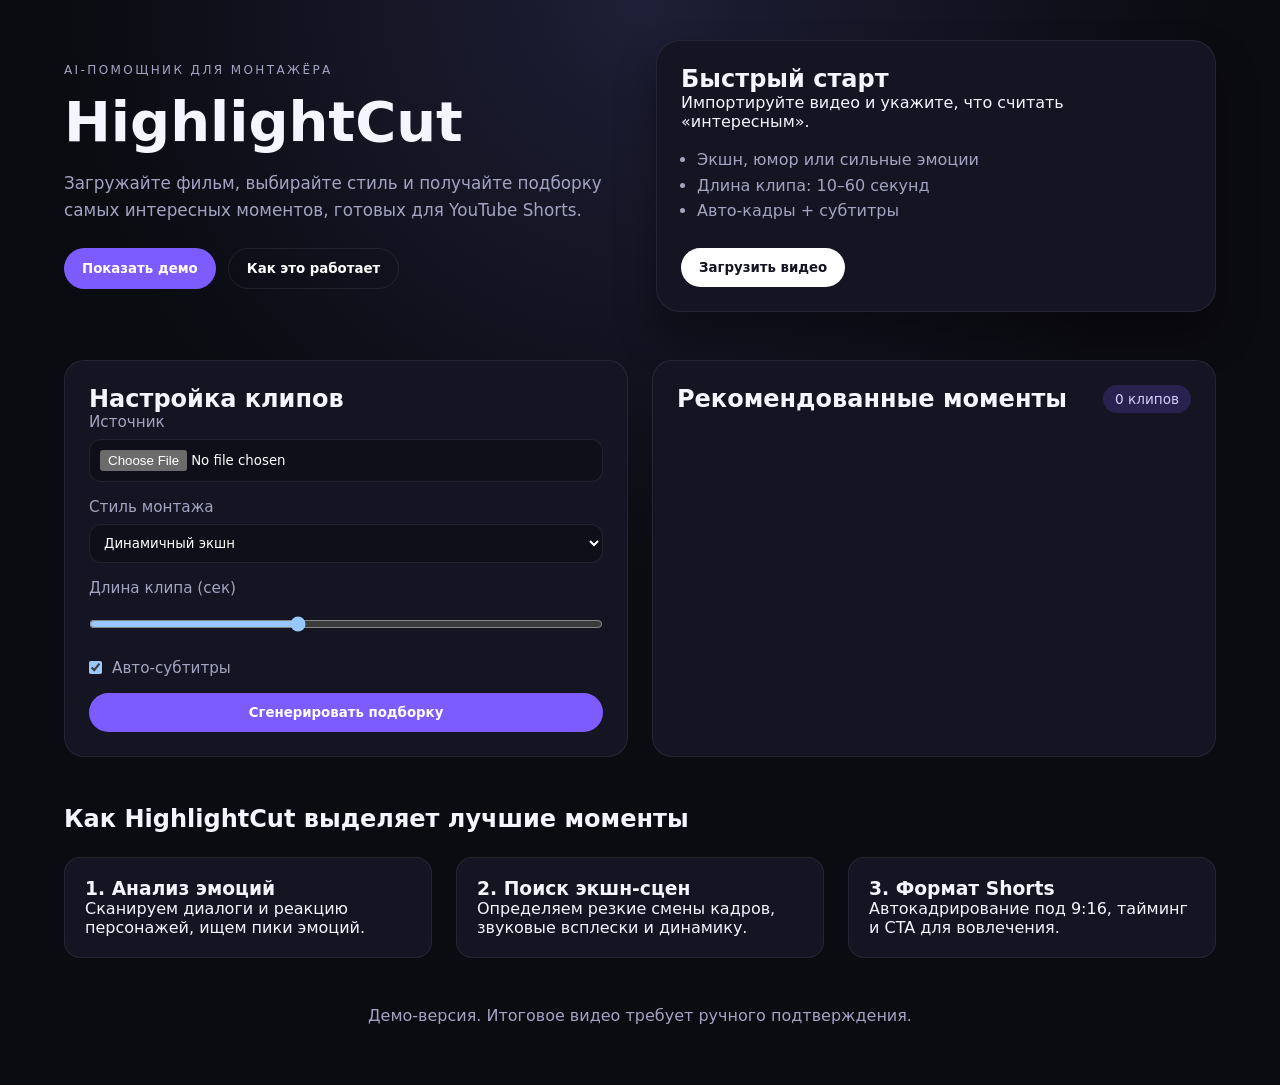
==== index.html @ 1ab55eaa "Add landing page for shorts highlight editor" ====
<!doctype html>
<html lang="ru">
  <head>
    <meta charset="UTF-8" />
    <meta name="viewport" content="width=device-width, initial-scale=1" />
    <title>HighlightCut — клипы для YouTube Shorts</title>
    <link rel="stylesheet" href="styles.css" />
  </head>
  <body>
    <div class="page">
      <header class="hero">
        <div>
          <p class="eyebrow">AI-помощник для монтажёра</p>
          <h1>HighlightCut</h1>
          <p class="subtitle">
            Загружайте фильм, выбирайте стиль и получайте подборку самых интересных
            моментов, готовых для YouTube Shorts.
          </p>
          <div class="hero-actions">
            <button class="primary" type="button" id="demo-button">Показать демо</button>
            <button class="ghost" type="button">Как это работает</button>
          </div>
        </div>
        <div class="hero-card">
          <h2>Быстрый старт</h2>
          <p>Импортируйте видео и укажите, что считать «интересным».</p>
          <ul>
            <li>Экшн, юмор или сильные эмоции</li>
            <li>Длина клипа: 10–60 секунд</li>
            <li>Авто-кадры + субтитры</li>
          </ul>
          <button class="secondary" type="button">Загрузить видео</button>
        </div>
      </header>

      <main class="content">
        <section class="panel">
          <h2>Настройка клипов</h2>
          <form class="settings">
            <label>
              Источник
              <input type="file" accept="video/*" />
            </label>
            <label>
              Стиль монтажа
              <select>
                <option>Динамичный экшн</option>
                <option>Комедийные моменты</option>
                <option>Сильные эмоции</option>
                <option>Сюжетные повороты</option>
              </select>
            </label>
            <label>
              Длина клипа (сек)
              <input type="range" min="10" max="60" value="30" />
            </label>
            <label class="toggle">
              <input type="checkbox" checked />
              Авто-субтитры
            </label>
            <button type="button" class="primary" id="generate">Сгенерировать подборку</button>
          </form>
        </section>

        <section class="panel">
          <div class="panel-header">
            <h2>Рекомендованные моменты</h2>
            <span class="badge" id="highlight-count">0 клипов</span>
          </div>
          <div class="highlights" id="highlights"></div>
        </section>
      </main>

      <section class="workflow">
        <h2>Как HighlightCut выделяет лучшие моменты</h2>
        <div class="workflow-grid">
          <div>
            <h3>1. Анализ эмоций</h3>
            <p>Сканируем диалоги и реакцию персонажей, ищем пики эмоций.</p>
          </div>
          <div>
            <h3>2. Поиск экшн-сцен</h3>
            <p>Определяем резкие смены кадров, звуковые всплески и динамику.</p>
          </div>
          <div>
            <h3>3. Формат Shorts</h3>
            <p>Автокадрирование под 9:16, тайминг и CTA для вовлечения.</p>
          </div>
        </div>
      </section>

      <footer>
        <p>Демо-версия. Итоговое видео требует ручного подтверждения.</p>
      </footer>
    </div>

    <script src="script.js"></script>
  </body>
</html>
---- styles.css ----
:root {
  color-scheme: dark;
  --bg: #0b0b12;
  --panel: #141422;
  --muted: #a3a3c2;
  --accent: #7c5cff;
  --accent-soft: rgba(124, 92, 255, 0.2);
  --border: rgba(255, 255, 255, 0.08);
}

* {
  box-sizing: border-box;
  margin: 0;
  padding: 0;
  font-family: "Inter", system-ui, sans-serif;
}

body {
  background: radial-gradient(circle at top, #1e1e36 0%, var(--bg) 45%);
  color: #f5f5ff;
  min-height: 100vh;
}

.page {
  max-width: 1200px;
  margin: 0 auto;
  padding: 40px 24px 60px;
}

.hero {
  display: grid;
  gap: 32px;
  grid-template-columns: repeat(auto-fit, minmax(280px, 1fr));
  align-items: center;
}

.eyebrow {
  text-transform: uppercase;
  letter-spacing: 0.2em;
  font-size: 12px;
  color: var(--muted);
  margin-bottom: 12px;
}

h1 {
  font-size: clamp(2.5rem, 5vw, 3.5rem);
  margin-bottom: 16px;
}

.subtitle {
  color: var(--muted);
  line-height: 1.6;
  font-size: 1.05rem;
  margin-bottom: 24px;
}

.hero-actions {
  display: flex;
  gap: 12px;
  flex-wrap: wrap;
}

button {
  border: none;
  cursor: pointer;
  padding: 12px 18px;
  border-radius: 999px;
  font-weight: 600;
  transition: transform 0.2s ease, box-shadow 0.2s ease;
}

button:hover {
  transform: translateY(-1px);
  box-shadow: 0 10px 30px rgba(0, 0, 0, 0.25);
}

.primary {
  background: var(--accent);
  color: #fff;
}

.secondary {
  background: #fff;
  color: #141422;
}

.ghost {
  background: transparent;
  color: #fff;
  border: 1px solid var(--border);
}

.hero-card {
  background: var(--panel);
  border-radius: 24px;
  padding: 24px;
  border: 1px solid var(--border);
  box-shadow: 0 24px 40px rgba(0, 0, 0, 0.35);
}

.hero-card ul {
  margin: 16px 0 24px 16px;
  color: var(--muted);
  line-height: 1.6;
}

.content {
  display: grid;
  gap: 24px;
  grid-template-columns: repeat(auto-fit, minmax(280px, 1fr));
  margin-top: 48px;
}

.panel {
  background: var(--panel);
  border: 1px solid var(--border);
  border-radius: 20px;
  padding: 24px;
}

.panel-header {
  display: flex;
  justify-content: space-between;
  align-items: center;
  margin-bottom: 16px;
}

.badge {
  background: var(--accent-soft);
  color: #d6ccff;
  padding: 6px 12px;
  border-radius: 999px;
  font-size: 0.85rem;
}

.settings {
  display: grid;
  gap: 16px;
}

label {
  display: grid;
  gap: 8px;
  font-size: 0.95rem;
  color: var(--muted);
}

input[type="file"],
select,
input[type="range"] {
  background: #0f0f1a;
  color: #fff;
  border: 1px solid var(--border);
  border-radius: 12px;
  padding: 10px;
}

.toggle {
  display: flex;
  gap: 10px;
  align-items: center;
}

.highlights {
  display: grid;
  gap: 16px;
}

.highlight-card {
  background: #0f0f1a;
  border-radius: 16px;
  padding: 16px;
  border: 1px solid var(--border);
  display: grid;
  gap: 8px;
}

.highlight-card span {
  color: var(--muted);
  font-size: 0.85rem;
}

.workflow {
  margin-top: 48px;
}

.workflow-grid {
  display: grid;
  gap: 24px;
  grid-template-columns: repeat(auto-fit, minmax(240px, 1fr));
  margin-top: 24px;
}

.workflow-grid div {
  background: var(--panel);
  padding: 20px;
  border-radius: 16px;
  border: 1px solid var(--border);
}

footer {
  margin-top: 48px;
  text-align: center;
  color: var(--muted);
}

@media (max-width: 720px) {
  .hero-actions {
    flex-direction: column;
    align-items: stretch;
  }

  button {
    width: 100%;
  }
}
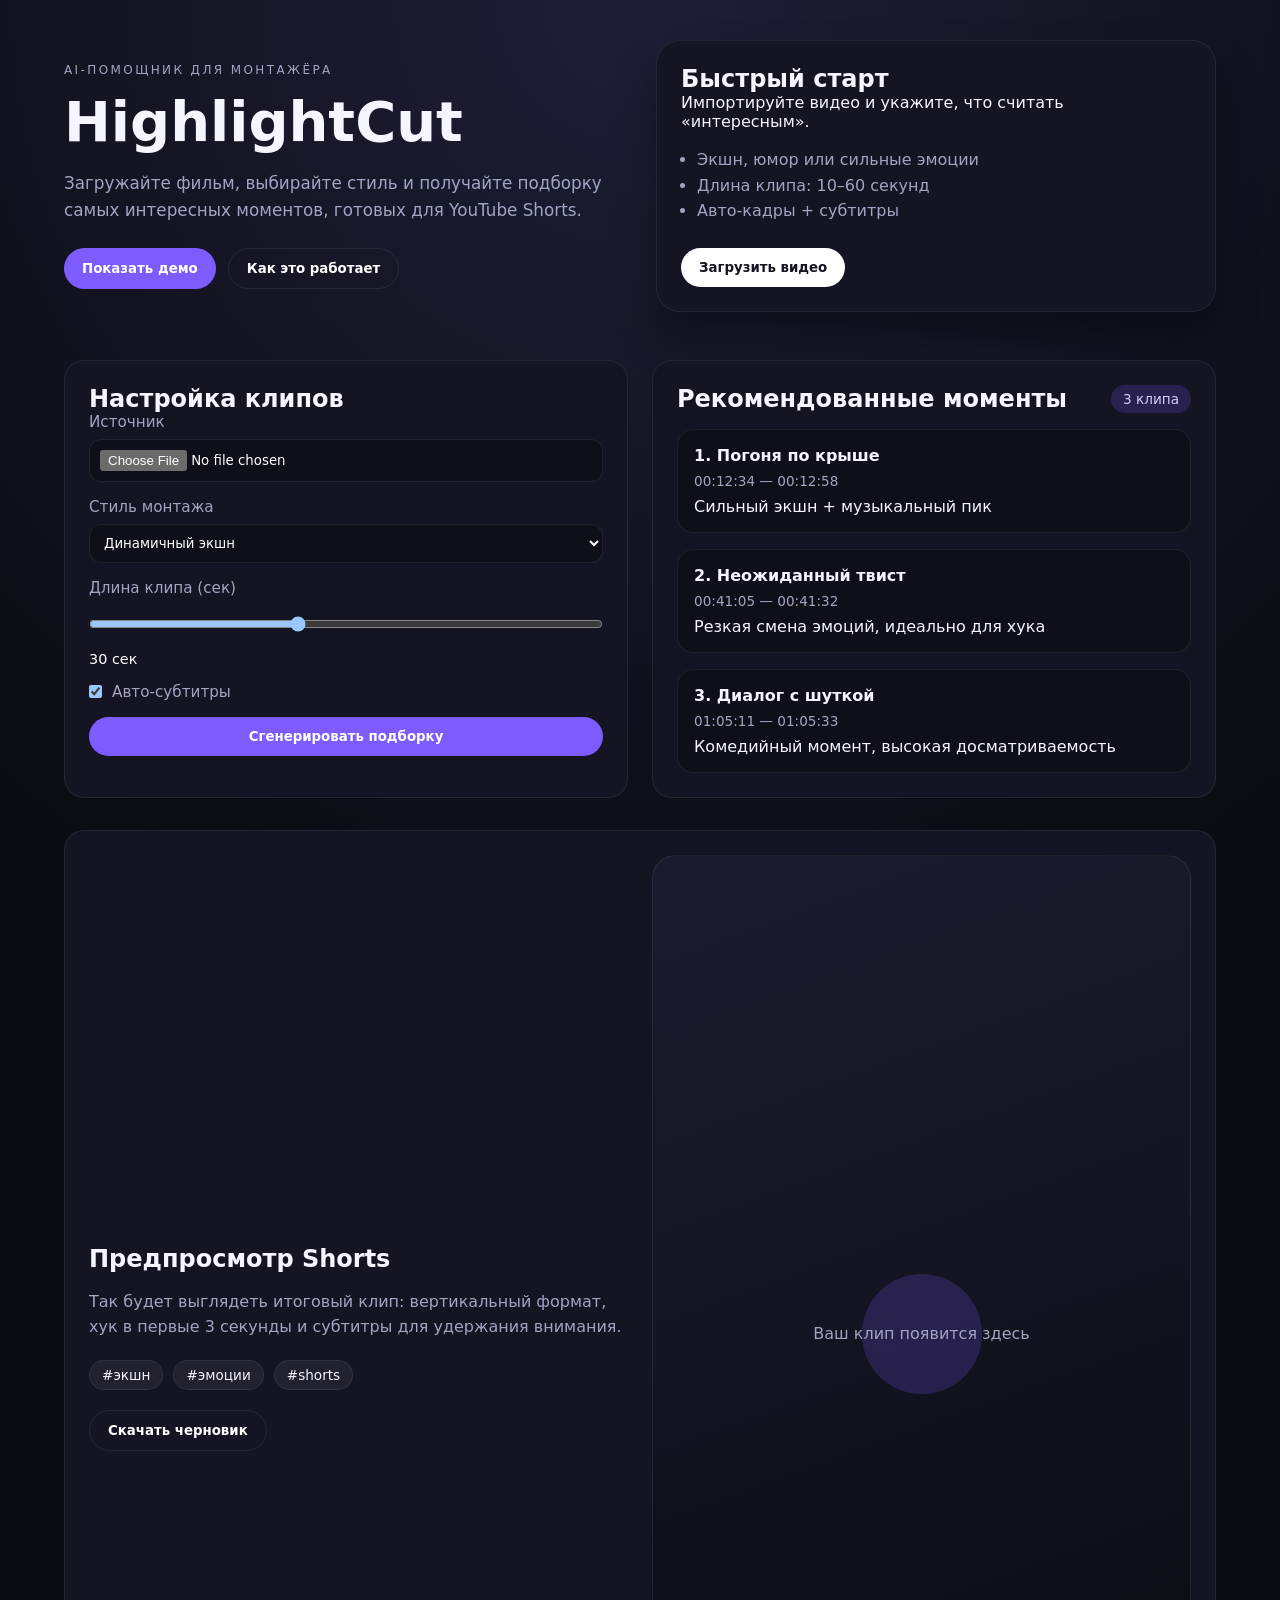
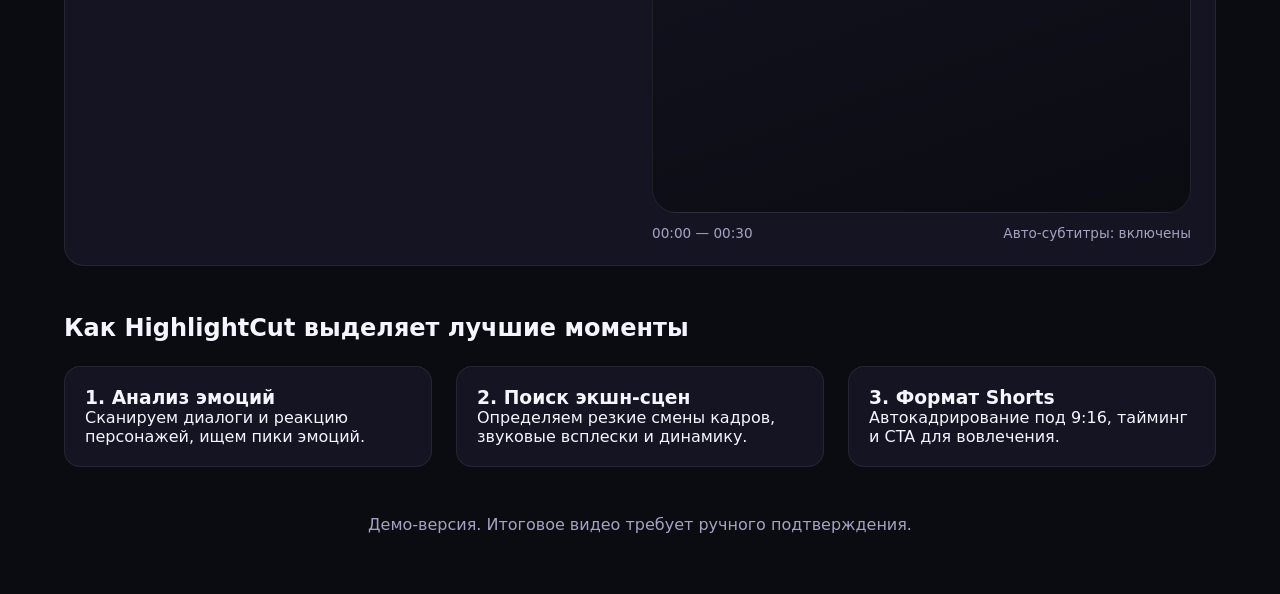
==== commit 3cbfcb70: "Add public copy of static site" ====
--- a/index.html
+++ b/index.html
@@ -52,7 +52,8 @@
             </label>
             <label>
               Длина клипа (сек)
-              <input type="range" min="10" max="60" value="30" />
+              <input type="range" min="10" max="60" value="30" id="duration" />
+              <span class="range-output" id="duration-output">30 сек</span>
             </label>
             <label class="toggle">
               <input type="checkbox" checked />
@@ -67,9 +68,51 @@
             <h2>Рекомендованные моменты</h2>
             <span class="badge" id="highlight-count">0 клипов</span>
           </div>
-          <div class="highlights" id="highlights"></div>
+          <div class="highlights" id="highlights">
+            <div class="highlight-card">
+              <strong>1. Погоня по крыше</strong>
+              <span>00:12:34 — 00:12:58</span>
+              <p>Сильный экшн + музыкальный пик.</p>
+            </div>
+            <div class="highlight-card">
+              <strong>2. Неожиданный твист</strong>
+              <span>00:41:05 — 00:41:32</span>
+              <p>Резкая смена эмоций, идеально для хука.</p>
+            </div>
+            <div class="highlight-card">
+              <strong>3. Диалог с шуткой</strong>
+              <span>01:05:11 — 01:05:33</span>
+              <p>Комедийный момент, высокая досматриваемость.</p>
+            </div>
+          </div>
         </section>
       </main>
+
+      <section class="panel preview">
+        <div class="preview-copy">
+          <h2>Предпросмотр Shorts</h2>
+          <p>
+            Так будет выглядеть итоговый клип: вертикальный формат, хук в первые
+            3 секунды и субтитры для удержания внимания.
+          </p>
+          <div class="preview-tags">
+            <span>#экшн</span>
+            <span>#эмоции</span>
+            <span>#shorts</span>
+          </div>
+          <button class="ghost" type="button">Скачать черновик</button>
+        </div>
+        <div class="preview-frame">
+          <div class="preview-video">
+            <div class="pulse"></div>
+            <p>Ваш клип появится здесь</p>
+          </div>
+          <div class="preview-meta">
+            <span>00:00 — 00:30</span>
+            <span>Авто-субтитры: включены</span>
+          </div>
+        </div>
+      </section>
 
       <section class="workflow">
         <h2>Как HighlightCut выделяет лучшие моменты</h2>
--- a/styles.css
+++ b/styles.css
@@ -145,6 +145,11 @@
   color: var(--muted);
 }
 
+.range-output {
+  color: #fff;
+  font-size: 0.9rem;
+}
+
 input[type="file"],
 select,
 input[type="range"] {
@@ -180,6 +185,74 @@
   font-size: 0.85rem;
 }
 
+.preview {
+  margin-top: 32px;
+  display: grid;
+  gap: 24px;
+  grid-template-columns: repeat(auto-fit, minmax(260px, 1fr));
+  align-items: center;
+}
+
+.preview-copy p {
+  color: var(--muted);
+  line-height: 1.6;
+  margin: 16px 0 20px;
+}
+
+.preview-tags {
+  display: flex;
+  flex-wrap: wrap;
+  gap: 10px;
+  margin-bottom: 20px;
+}
+
+.preview-tags span {
+  background: rgba(255, 255, 255, 0.06);
+  border: 1px solid var(--border);
+  padding: 6px 12px;
+  border-radius: 999px;
+  font-size: 0.85rem;
+}
+
+.preview-frame {
+  display: grid;
+  gap: 12px;
+}
+
+.preview-video {
+  aspect-ratio: 9 / 16;
+  background: linear-gradient(160deg, #1b1b2f, #0b0b12);
+  border-radius: 24px;
+  border: 1px solid var(--border);
+  display: grid;
+  place-items: center;
+  text-align: center;
+  position: relative;
+  overflow: hidden;
+  padding: 20px;
+}
+
+.preview-video p {
+  color: var(--muted);
+  z-index: 1;
+}
+
+.pulse {
+  width: 120px;
+  height: 120px;
+  border-radius: 50%;
+  background: rgba(124, 92, 255, 0.2);
+  position: absolute;
+  animation: pulse 2s infinite;
+}
+
+.preview-meta {
+  display: flex;
+  justify-content: space-between;
+  color: var(--muted);
+  font-size: 0.85rem;
+}
+
 .workflow {
   margin-top: 48px;
 }
@@ -213,4 +286,24 @@
   button {
     width: 100%;
   }
-}
+
+  .preview-meta {
+    flex-direction: column;
+    gap: 6px;
+  }
+}
+
+@keyframes pulse {
+  0% {
+    transform: scale(0.85);
+    opacity: 0.4;
+  }
+  50% {
+    transform: scale(1);
+    opacity: 0.7;
+  }
+  100% {
+    transform: scale(0.85);
+    opacity: 0.4;
+  }
+}
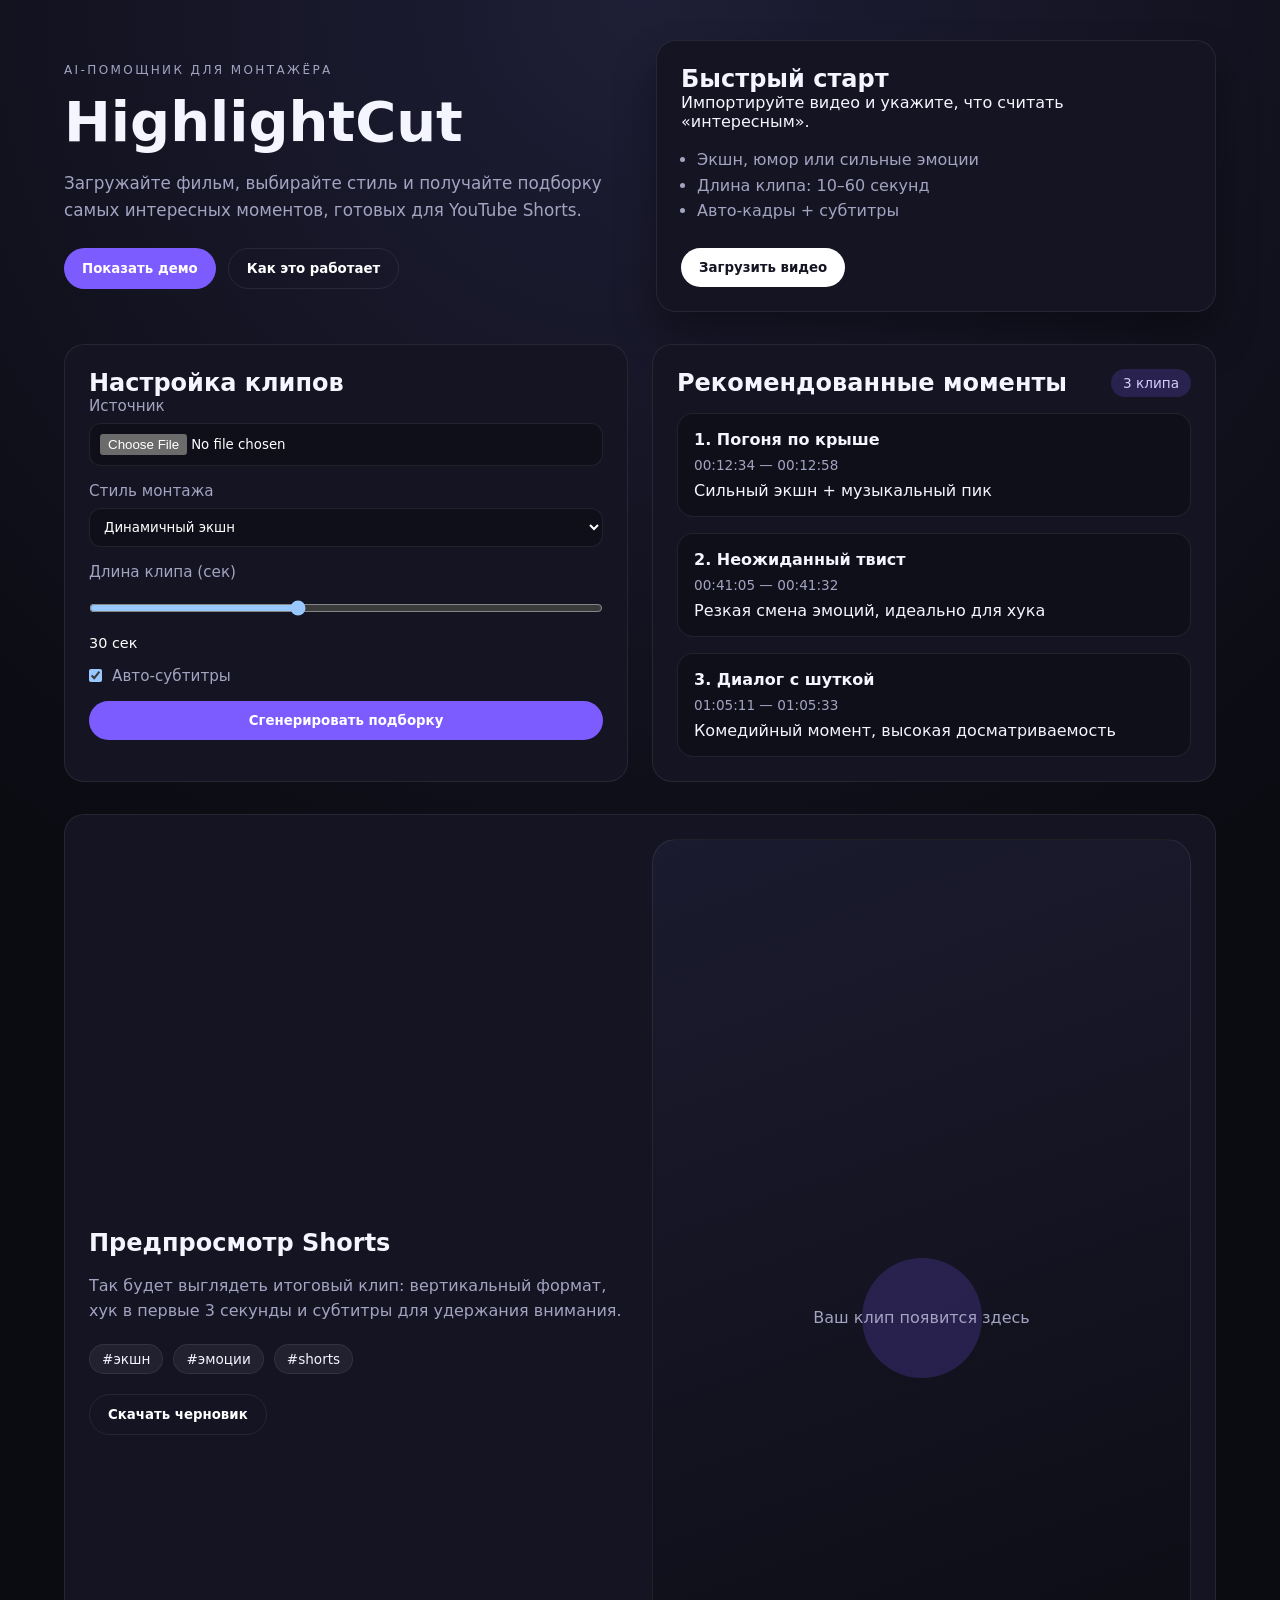
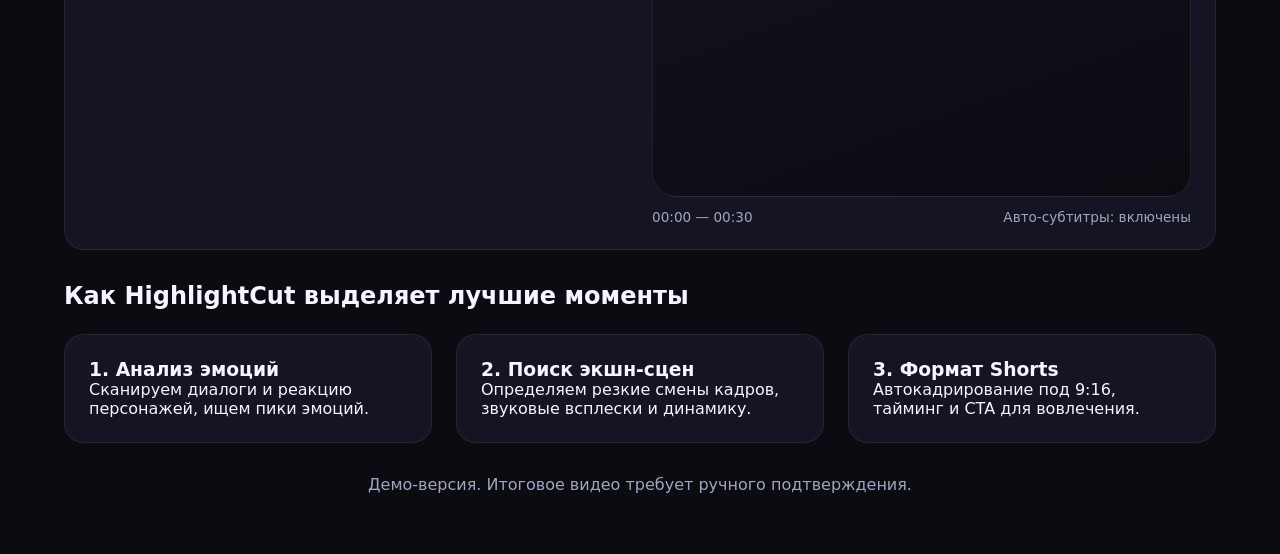
==== commit 61e62ae7: "Inline styles and scripts for static site" ====
--- a/index.html
+++ b/index.html
@@ -4,7 +4,305 @@
     <meta charset="UTF-8" />
     <meta name="viewport" content="width=device-width, initial-scale=1" />
     <title>HighlightCut — клипы для YouTube Shorts</title>
-    <link rel="stylesheet" href="styles.css" />
+    <style>
+      :root {
+        color-scheme: dark;
+        --bg: #0b0b12;
+        --panel: #141422;
+        --muted: #a3a3c2;
+        --accent: #7c5cff;
+        --accent-soft: rgba(124, 92, 255, 0.2);
+        --border: rgba(255, 255, 255, 0.08);
+      }
+
+      * {
+        box-sizing: border-box;
+        margin: 0;
+        padding: 0;
+        font-family: "Inter", system-ui, sans-serif;
+      }
+
+      body {
+        background: radial-gradient(circle at top, #1e1e36 0%, var(--bg) 45%);
+        color: #f5f5ff;
+        min-height: 100vh;
+      }
+
+      .page {
+        max-width: 1200px;
+        margin: 0 auto;
+        padding: 40px 24px 60px;
+        display: grid;
+        gap: 32px;
+      }
+
+      .hero {
+        display: grid;
+        gap: 32px;
+        grid-template-columns: repeat(auto-fit, minmax(280px, 1fr));
+        align-items: center;
+      }
+
+      .eyebrow {
+        text-transform: uppercase;
+        letter-spacing: 0.2em;
+        font-size: 12px;
+        color: var(--muted);
+        margin-bottom: 12px;
+      }
+
+      h1 {
+        font-size: clamp(2.5rem, 5vw, 3.5rem);
+        margin-bottom: 16px;
+      }
+
+      .subtitle {
+        color: var(--muted);
+        line-height: 1.6;
+        font-size: 1.05rem;
+        margin-bottom: 24px;
+      }
+
+      .hero-actions {
+        display: flex;
+        gap: 12px;
+        flex-wrap: wrap;
+      }
+
+      button {
+        border: none;
+        cursor: pointer;
+        padding: 12px 18px;
+        border-radius: 999px;
+        font-weight: 600;
+        transition: transform 0.2s ease, box-shadow 0.2s ease;
+      }
+
+      button:hover {
+        transform: translateY(-1px);
+        box-shadow: 0 10px 30px rgba(0, 0, 0, 0.25);
+      }
+
+      .primary {
+        background: var(--accent);
+        color: #fff;
+      }
+
+      .secondary {
+        background: #fff;
+        color: #141422;
+      }
+
+      .ghost {
+        background: transparent;
+        color: #fff;
+        border: 1px solid var(--border);
+      }
+
+      .panel {
+        background: var(--panel);
+        border: 1px solid var(--border);
+        border-radius: 20px;
+        padding: 24px;
+      }
+
+      .hero-card {
+        box-shadow: 0 24px 40px rgba(0, 0, 0, 0.35);
+      }
+
+      .hero-card ul {
+        margin: 16px 0 24px 16px;
+        color: var(--muted);
+        line-height: 1.6;
+      }
+
+      .content {
+        display: grid;
+        gap: 24px;
+        grid-template-columns: repeat(auto-fit, minmax(280px, 1fr));
+      }
+
+      .panel-header {
+        display: flex;
+        justify-content: space-between;
+        align-items: center;
+        margin-bottom: 16px;
+      }
+
+      .badge {
+        background: var(--accent-soft);
+        color: #d6ccff;
+        padding: 6px 12px;
+        border-radius: 999px;
+        font-size: 0.85rem;
+      }
+
+      .settings {
+        display: grid;
+        gap: 16px;
+      }
+
+      label {
+        display: grid;
+        gap: 8px;
+        font-size: 0.95rem;
+        color: var(--muted);
+      }
+
+      .range-output {
+        color: #fff;
+        font-size: 0.9rem;
+      }
+
+      input[type="file"],
+      select,
+      input[type="range"] {
+        background: #0f0f1a;
+        color: #fff;
+        border: 1px solid var(--border);
+        border-radius: 12px;
+        padding: 10px;
+      }
+
+      .toggle {
+        display: flex;
+        gap: 10px;
+        align-items: center;
+      }
+
+      .highlights {
+        display: grid;
+        gap: 16px;
+      }
+
+      .highlight-card {
+        background: #0f0f1a;
+        border-radius: 16px;
+        padding: 16px;
+        border: 1px solid var(--border);
+        display: grid;
+        gap: 8px;
+      }
+
+      .highlight-card span {
+        color: var(--muted);
+        font-size: 0.85rem;
+      }
+
+      .preview {
+        display: grid;
+        gap: 24px;
+        grid-template-columns: repeat(auto-fit, minmax(260px, 1fr));
+        align-items: center;
+      }
+
+      .preview-copy p {
+        color: var(--muted);
+        line-height: 1.6;
+        margin: 16px 0 20px;
+      }
+
+      .preview-tags {
+        display: flex;
+        flex-wrap: wrap;
+        gap: 10px;
+        margin-bottom: 20px;
+      }
+
+      .preview-tags span {
+        background: rgba(255, 255, 255, 0.06);
+        border: 1px solid var(--border);
+        padding: 6px 12px;
+        border-radius: 999px;
+        font-size: 0.85rem;
+      }
+
+      .preview-frame {
+        display: grid;
+        gap: 12px;
+      }
+
+      .preview-video {
+        aspect-ratio: 9 / 16;
+        background: linear-gradient(160deg, #1b1b2f, #0b0b12);
+        border-radius: 24px;
+        border: 1px solid var(--border);
+        display: grid;
+        place-items: center;
+        text-align: center;
+        position: relative;
+        overflow: hidden;
+        padding: 20px;
+      }
+
+      .preview-video p {
+        color: var(--muted);
+        z-index: 1;
+      }
+
+      .pulse {
+        width: 120px;
+        height: 120px;
+        border-radius: 50%;
+        background: rgba(124, 92, 255, 0.2);
+        position: absolute;
+        animation: pulse 2s infinite;
+      }
+
+      .preview-meta {
+        display: flex;
+        justify-content: space-between;
+        color: var(--muted);
+        font-size: 0.85rem;
+      }
+
+      .workflow {
+        display: grid;
+        gap: 24px;
+      }
+
+      .workflow-grid {
+        display: grid;
+        gap: 24px;
+        grid-template-columns: repeat(auto-fit, minmax(240px, 1fr));
+      }
+
+      footer {
+        text-align: center;
+        color: var(--muted);
+      }
+
+      @media (max-width: 720px) {
+        .hero-actions {
+          flex-direction: column;
+          align-items: stretch;
+        }
+
+        button {
+          width: 100%;
+        }
+
+        .preview-meta {
+          flex-direction: column;
+          gap: 6px;
+        }
+      }
+
+      @keyframes pulse {
+        0% {
+          transform: scale(0.85);
+          opacity: 0.4;
+        }
+        50% {
+          transform: scale(1);
+          opacity: 0.7;
+        }
+        100% {
+          transform: scale(0.85);
+          opacity: 0.4;
+        }
+      }
+    </style>
   </head>
   <body>
     <div class="page">
@@ -21,7 +319,7 @@
             <button class="ghost" type="button">Как это работает</button>
           </div>
         </div>
-        <div class="hero-card">
+        <div class="panel hero-card">
           <h2>Быстрый старт</h2>
           <p>Импортируйте видео и укажите, что считать «интересным».</p>
           <ul>
@@ -68,23 +366,7 @@
             <h2>Рекомендованные моменты</h2>
             <span class="badge" id="highlight-count">0 клипов</span>
           </div>
-          <div class="highlights" id="highlights">
-            <div class="highlight-card">
-              <strong>1. Погоня по крыше</strong>
-              <span>00:12:34 — 00:12:58</span>
-              <p>Сильный экшн + музыкальный пик.</p>
-            </div>
-            <div class="highlight-card">
-              <strong>2. Неожиданный твист</strong>
-              <span>00:41:05 — 00:41:32</span>
-              <p>Резкая смена эмоций, идеально для хука.</p>
-            </div>
-            <div class="highlight-card">
-              <strong>3. Диалог с шуткой</strong>
-              <span>01:05:11 — 01:05:33</span>
-              <p>Комедийный момент, высокая досматриваемость.</p>
-            </div>
-          </div>
+          <div class="highlights" id="highlights"></div>
         </section>
       </main>
 
@@ -117,15 +399,15 @@
       <section class="workflow">
         <h2>Как HighlightCut выделяет лучшие моменты</h2>
         <div class="workflow-grid">
-          <div>
+          <div class="panel">
             <h3>1. Анализ эмоций</h3>
             <p>Сканируем диалоги и реакцию персонажей, ищем пики эмоций.</p>
           </div>
-          <div>
+          <div class="panel">
             <h3>2. Поиск экшн-сцен</h3>
             <p>Определяем резкие смены кадров, звуковые всплески и динамику.</p>
           </div>
-          <div>
+          <div class="panel">
             <h3>3. Формат Shorts</h3>
             <p>Автокадрирование под 9:16, тайминг и CTA для вовлечения.</p>
           </div>
@@ -137,6 +419,57 @@
       </footer>
     </div>
 
-    <script src="script.js"></script>
+    <script>
+      const highlightData = [
+        {
+          title: "Погоня по крыше",
+          time: "00:12:34 — 00:12:58",
+          note: "Сильный экшн + музыкальный пик"
+        },
+        {
+          title: "Неожиданный твист",
+          time: "00:41:05 — 00:41:32",
+          note: "Резкая смена эмоций, идеально для хука"
+        },
+        {
+          title: "Диалог с шуткой",
+          time: "01:05:11 — 01:05:33",
+          note: "Комедийный момент, высокая досматриваемость"
+        }
+      ];
+
+      const highlightsContainer = document.getElementById("highlights");
+      const highlightCount = document.getElementById("highlight-count");
+      const generateButton = document.getElementById("generate");
+      const demoButton = document.getElementById("demo-button");
+      const durationRange = document.getElementById("duration");
+      const durationOutput = document.getElementById("duration-output");
+
+      function renderHighlights(items) {
+        highlightsContainer.innerHTML = "";
+        items.forEach((item, index) => {
+          const card = document.createElement("div");
+          card.className = "highlight-card";
+          card.innerHTML = `
+            <strong>${index + 1}. ${item.title}</strong>
+            <span>${item.time}</span>
+            <p>${item.note}</p>
+          `;
+          highlightsContainer.appendChild(card);
+        });
+        highlightCount.textContent = `${items.length} клипа`;
+      }
+
+      function updateDuration() {
+        durationOutput.textContent = `${durationRange.value} сек`;
+      }
+
+      generateButton.addEventListener("click", () => renderHighlights(highlightData));
+      demoButton.addEventListener("click", () => renderHighlights(highlightData));
+      durationRange.addEventListener("input", updateDuration);
+
+      renderHighlights(highlightData);
+      updateDuration();
+    </script>
   </body>
 </html>
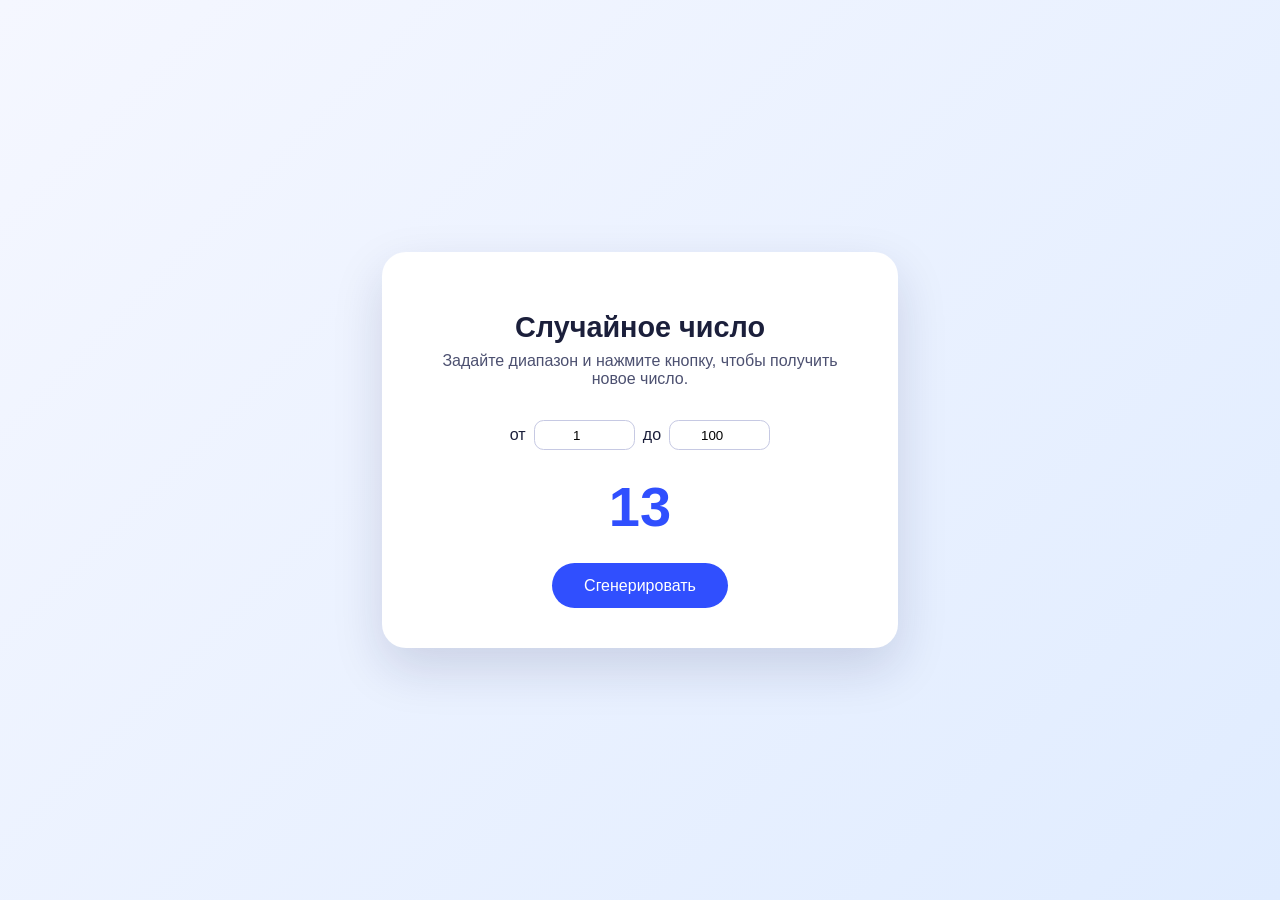
==== commit 7b013db8: "Add random number generator page" ====
--- a/index.html
+++ b/index.html
@@ -3,473 +3,122 @@
   <head>
     <meta charset="UTF-8" />
     <meta name="viewport" content="width=device-width, initial-scale=1" />
-    <title>HighlightCut — клипы для YouTube Shorts</title>
+    <title>Генератор случайного числа</title>
     <style>
       :root {
-        color-scheme: dark;
-        --bg: #0b0b12;
-        --panel: #141422;
-        --muted: #a3a3c2;
-        --accent: #7c5cff;
-        --accent-soft: rgba(124, 92, 255, 0.2);
-        --border: rgba(255, 255, 255, 0.08);
-      }
-
-      * {
-        box-sizing: border-box;
-        margin: 0;
-        padding: 0;
-        font-family: "Inter", system-ui, sans-serif;
+        color-scheme: light;
+        font-family: "Segoe UI", Tahoma, Geneva, Verdana, sans-serif;
       }
 
       body {
-        background: radial-gradient(circle at top, #1e1e36 0%, var(--bg) 45%);
-        color: #f5f5ff;
+        margin: 0;
         min-height: 100vh;
+        display: grid;
+        place-items: center;
+        background: linear-gradient(135deg, #f5f7ff, #e0ecff);
+        color: #1b1f3b;
       }
 
-      .page {
-        max-width: 1200px;
-        margin: 0 auto;
-        padding: 40px 24px 60px;
-        display: grid;
-        gap: 32px;
-      }
-
-      .hero {
-        display: grid;
-        gap: 32px;
-        grid-template-columns: repeat(auto-fit, minmax(280px, 1fr));
-        align-items: center;
-      }
-
-      .eyebrow {
-        text-transform: uppercase;
-        letter-spacing: 0.2em;
-        font-size: 12px;
-        color: var(--muted);
-        margin-bottom: 12px;
+      .card {
+        background: white;
+        padding: 2.5rem 3rem;
+        border-radius: 1.5rem;
+        box-shadow: 0 20px 50px rgba(20, 27, 78, 0.15);
+        text-align: center;
+        max-width: 420px;
+        width: min(90vw, 420px);
       }
 
       h1 {
-        font-size: clamp(2.5rem, 5vw, 3.5rem);
-        margin-bottom: 16px;
+        font-size: 1.8rem;
+        margin-bottom: 0.5rem;
       }
 
-      .subtitle {
-        color: var(--muted);
-        line-height: 1.6;
-        font-size: 1.05rem;
-        margin-bottom: 24px;
+      p {
+        margin-top: 0;
+        margin-bottom: 2rem;
+        color: #4c5070;
       }
 
-      .hero-actions {
-        display: flex;
-        gap: 12px;
-        flex-wrap: wrap;
+      .number {
+        font-size: 3.5rem;
+        font-weight: 700;
+        margin-bottom: 1.5rem;
+        color: #304ffe;
       }
 
       button {
         border: none;
+        background: #304ffe;
+        color: white;
+        padding: 0.85rem 2rem;
+        font-size: 1rem;
+        border-radius: 999px;
         cursor: pointer;
-        padding: 12px 18px;
-        border-radius: 999px;
-        font-weight: 600;
-        transition: transform 0.2s ease, box-shadow 0.2s ease;
+        transition: transform 0.15s ease, box-shadow 0.15s ease;
       }
 
       button:hover {
-        transform: translateY(-1px);
-        box-shadow: 0 10px 30px rgba(0, 0, 0, 0.25);
+        transform: translateY(-2px);
+        box-shadow: 0 10px 20px rgba(48, 79, 254, 0.3);
       }
 
-      .primary {
-        background: var(--accent);
-        color: #fff;
+      button:active {
+        transform: translateY(0);
+        box-shadow: none;
       }
 
-      .secondary {
-        background: #fff;
-        color: #141422;
+      .range {
+        display: inline-flex;
+        gap: 0.5rem;
+        align-items: center;
+        margin-bottom: 1.5rem;
       }
 
-      .ghost {
-        background: transparent;
-        color: #fff;
-        border: 1px solid var(--border);
-      }
-
-      .panel {
-        background: var(--panel);
-        border: 1px solid var(--border);
-        border-radius: 20px;
-        padding: 24px;
-      }
-
-      .hero-card {
-        box-shadow: 0 24px 40px rgba(0, 0, 0, 0.35);
-      }
-
-      .hero-card ul {
-        margin: 16px 0 24px 16px;
-        color: var(--muted);
-        line-height: 1.6;
-      }
-
-      .content {
-        display: grid;
-        gap: 24px;
-        grid-template-columns: repeat(auto-fit, minmax(280px, 1fr));
-      }
-
-      .panel-header {
-        display: flex;
-        justify-content: space-between;
-        align-items: center;
-        margin-bottom: 16px;
-      }
-
-      .badge {
-        background: var(--accent-soft);
-        color: #d6ccff;
-        padding: 6px 12px;
-        border-radius: 999px;
-        font-size: 0.85rem;
-      }
-
-      .settings {
-        display: grid;
-        gap: 16px;
-      }
-
-      label {
-        display: grid;
-        gap: 8px;
-        font-size: 0.95rem;
-        color: var(--muted);
-      }
-
-      .range-output {
-        color: #fff;
-        font-size: 0.9rem;
-      }
-
-      input[type="file"],
-      select,
-      input[type="range"] {
-        background: #0f0f1a;
-        color: #fff;
-        border: 1px solid var(--border);
-        border-radius: 12px;
-        padding: 10px;
-      }
-
-      .toggle {
-        display: flex;
-        gap: 10px;
-        align-items: center;
-      }
-
-      .highlights {
-        display: grid;
-        gap: 16px;
-      }
-
-      .highlight-card {
-        background: #0f0f1a;
-        border-radius: 16px;
-        padding: 16px;
-        border: 1px solid var(--border);
-        display: grid;
-        gap: 8px;
-      }
-
-      .highlight-card span {
-        color: var(--muted);
-        font-size: 0.85rem;
-      }
-
-      .preview {
-        display: grid;
-        gap: 24px;
-        grid-template-columns: repeat(auto-fit, minmax(260px, 1fr));
-        align-items: center;
-      }
-
-      .preview-copy p {
-        color: var(--muted);
-        line-height: 1.6;
-        margin: 16px 0 20px;
-      }
-
-      .preview-tags {
-        display: flex;
-        flex-wrap: wrap;
-        gap: 10px;
-        margin-bottom: 20px;
-      }
-
-      .preview-tags span {
-        background: rgba(255, 255, 255, 0.06);
-        border: 1px solid var(--border);
-        padding: 6px 12px;
-        border-radius: 999px;
-        font-size: 0.85rem;
-      }
-
-      .preview-frame {
-        display: grid;
-        gap: 12px;
-      }
-
-      .preview-video {
-        aspect-ratio: 9 / 16;
-        background: linear-gradient(160deg, #1b1b2f, #0b0b12);
-        border-radius: 24px;
-        border: 1px solid var(--border);
-        display: grid;
-        place-items: center;
+      input[type="number"] {
+        width: 5rem;
+        padding: 0.4rem 0.6rem;
+        border-radius: 0.6rem;
+        border: 1px solid #c6c9e3;
         text-align: center;
-        position: relative;
-        overflow: hidden;
-        padding: 20px;
-      }
-
-      .preview-video p {
-        color: var(--muted);
-        z-index: 1;
-      }
-
-      .pulse {
-        width: 120px;
-        height: 120px;
-        border-radius: 50%;
-        background: rgba(124, 92, 255, 0.2);
-        position: absolute;
-        animation: pulse 2s infinite;
-      }
-
-      .preview-meta {
-        display: flex;
-        justify-content: space-between;
-        color: var(--muted);
-        font-size: 0.85rem;
-      }
-
-      .workflow {
-        display: grid;
-        gap: 24px;
-      }
-
-      .workflow-grid {
-        display: grid;
-        gap: 24px;
-        grid-template-columns: repeat(auto-fit, minmax(240px, 1fr));
-      }
-
-      footer {
-        text-align: center;
-        color: var(--muted);
-      }
-
-      @media (max-width: 720px) {
-        .hero-actions {
-          flex-direction: column;
-          align-items: stretch;
-        }
-
-        button {
-          width: 100%;
-        }
-
-        .preview-meta {
-          flex-direction: column;
-          gap: 6px;
-        }
-      }
-
-      @keyframes pulse {
-        0% {
-          transform: scale(0.85);
-          opacity: 0.4;
-        }
-        50% {
-          transform: scale(1);
-          opacity: 0.7;
-        }
-        100% {
-          transform: scale(0.85);
-          opacity: 0.4;
-        }
       }
     </style>
   </head>
   <body>
-    <div class="page">
-      <header class="hero">
-        <div>
-          <p class="eyebrow">AI-помощник для монтажёра</p>
-          <h1>HighlightCut</h1>
-          <p class="subtitle">
-            Загружайте фильм, выбирайте стиль и получайте подборку самых интересных
-            моментов, готовых для YouTube Shorts.
-          </p>
-          <div class="hero-actions">
-            <button class="primary" type="button" id="demo-button">Показать демо</button>
-            <button class="ghost" type="button">Как это работает</button>
-          </div>
-        </div>
-        <div class="panel hero-card">
-          <h2>Быстрый старт</h2>
-          <p>Импортируйте видео и укажите, что считать «интересным».</p>
-          <ul>
-            <li>Экшн, юмор или сильные эмоции</li>
-            <li>Длина клипа: 10–60 секунд</li>
-            <li>Авто-кадры + субтитры</li>
-          </ul>
-          <button class="secondary" type="button">Загрузить видео</button>
-        </div>
-      </header>
-
-      <main class="content">
-        <section class="panel">
-          <h2>Настройка клипов</h2>
-          <form class="settings">
-            <label>
-              Источник
-              <input type="file" accept="video/*" />
-            </label>
-            <label>
-              Стиль монтажа
-              <select>
-                <option>Динамичный экшн</option>
-                <option>Комедийные моменты</option>
-                <option>Сильные эмоции</option>
-                <option>Сюжетные повороты</option>
-              </select>
-            </label>
-            <label>
-              Длина клипа (сек)
-              <input type="range" min="10" max="60" value="30" id="duration" />
-              <span class="range-output" id="duration-output">30 сек</span>
-            </label>
-            <label class="toggle">
-              <input type="checkbox" checked />
-              Авто-субтитры
-            </label>
-            <button type="button" class="primary" id="generate">Сгенерировать подборку</button>
-          </form>
-        </section>
-
-        <section class="panel">
-          <div class="panel-header">
-            <h2>Рекомендованные моменты</h2>
-            <span class="badge" id="highlight-count">0 клипов</span>
-          </div>
-          <div class="highlights" id="highlights"></div>
-        </section>
-      </main>
-
-      <section class="panel preview">
-        <div class="preview-copy">
-          <h2>Предпросмотр Shorts</h2>
-          <p>
-            Так будет выглядеть итоговый клип: вертикальный формат, хук в первые
-            3 секунды и субтитры для удержания внимания.
-          </p>
-          <div class="preview-tags">
-            <span>#экшн</span>
-            <span>#эмоции</span>
-            <span>#shorts</span>
-          </div>
-          <button class="ghost" type="button">Скачать черновик</button>
-        </div>
-        <div class="preview-frame">
-          <div class="preview-video">
-            <div class="pulse"></div>
-            <p>Ваш клип появится здесь</p>
-          </div>
-          <div class="preview-meta">
-            <span>00:00 — 00:30</span>
-            <span>Авто-субтитры: включены</span>
-          </div>
-        </div>
-      </section>
-
-      <section class="workflow">
-        <h2>Как HighlightCut выделяет лучшие моменты</h2>
-        <div class="workflow-grid">
-          <div class="panel">
-            <h3>1. Анализ эмоций</h3>
-            <p>Сканируем диалоги и реакцию персонажей, ищем пики эмоций.</p>
-          </div>
-          <div class="panel">
-            <h3>2. Поиск экшн-сцен</h3>
-            <p>Определяем резкие смены кадров, звуковые всплески и динамику.</p>
-          </div>
-          <div class="panel">
-            <h3>3. Формат Shorts</h3>
-            <p>Автокадрирование под 9:16, тайминг и CTA для вовлечения.</p>
-          </div>
-        </div>
-      </section>
-
-      <footer>
-        <p>Демо-версия. Итоговое видео требует ручного подтверждения.</p>
-      </footer>
-    </div>
+    <main class="card">
+      <h1>Случайное число</h1>
+      <p>Задайте диапазон и нажмите кнопку, чтобы получить новое число.</p>
+      <div class="range">
+        <label for="min">от</label>
+        <input id="min" type="number" value="1" />
+        <label for="max">до</label>
+        <input id="max" type="number" value="100" />
+      </div>
+      <div class="number" id="number">—</div>
+      <button id="generate">Сгенерировать</button>
+    </main>
 
     <script>
-      const highlightData = [
-        {
-          title: "Погоня по крыше",
-          time: "00:12:34 — 00:12:58",
-          note: "Сильный экшн + музыкальный пик"
-        },
-        {
-          title: "Неожиданный твист",
-          time: "00:41:05 — 00:41:32",
-          note: "Резкая смена эмоций, идеально для хука"
-        },
-        {
-          title: "Диалог с шуткой",
-          time: "01:05:11 — 01:05:33",
-          note: "Комедийный момент, высокая досматриваемость"
+      const minInput = document.getElementById("min");
+      const maxInput = document.getElementById("max");
+      const numberEl = document.getElementById("number");
+      const button = document.getElementById("generate");
+
+      const generateNumber = () => {
+        const min = Number(minInput.value);
+        const max = Number(maxInput.value);
+
+        if (Number.isNaN(min) || Number.isNaN(max) || min > max) {
+          numberEl.textContent = "Ошибка";
+          return;
         }
-      ];
 
-      const highlightsContainer = document.getElementById("highlights");
-      const highlightCount = document.getElementById("highlight-count");
-      const generateButton = document.getElementById("generate");
-      const demoButton = document.getElementById("demo-button");
-      const durationRange = document.getElementById("duration");
-      const durationOutput = document.getElementById("duration-output");
+        const value = Math.floor(Math.random() * (max - min + 1)) + min;
+        numberEl.textContent = value;
+      };
 
-      function renderHighlights(items) {
-        highlightsContainer.innerHTML = "";
-        items.forEach((item, index) => {
-          const card = document.createElement("div");
-          card.className = "highlight-card";
-          card.innerHTML = `
-            <strong>${index + 1}. ${item.title}</strong>
-            <span>${item.time}</span>
-            <p>${item.note}</p>
-          `;
-          highlightsContainer.appendChild(card);
-        });
-        highlightCount.textContent = `${items.length} клипа`;
-      }
-
-      function updateDuration() {
-        durationOutput.textContent = `${durationRange.value} сек`;
-      }
-
-      generateButton.addEventListener("click", () => renderHighlights(highlightData));
-      demoButton.addEventListener("click", () => renderHighlights(highlightData));
-      durationRange.addEventListener("input", updateDuration);
-
-      renderHighlights(highlightData);
-      updateDuration();
+      button.addEventListener("click", generateNumber);
+      generateNumber();
     </script>
   </body>
 </html>
